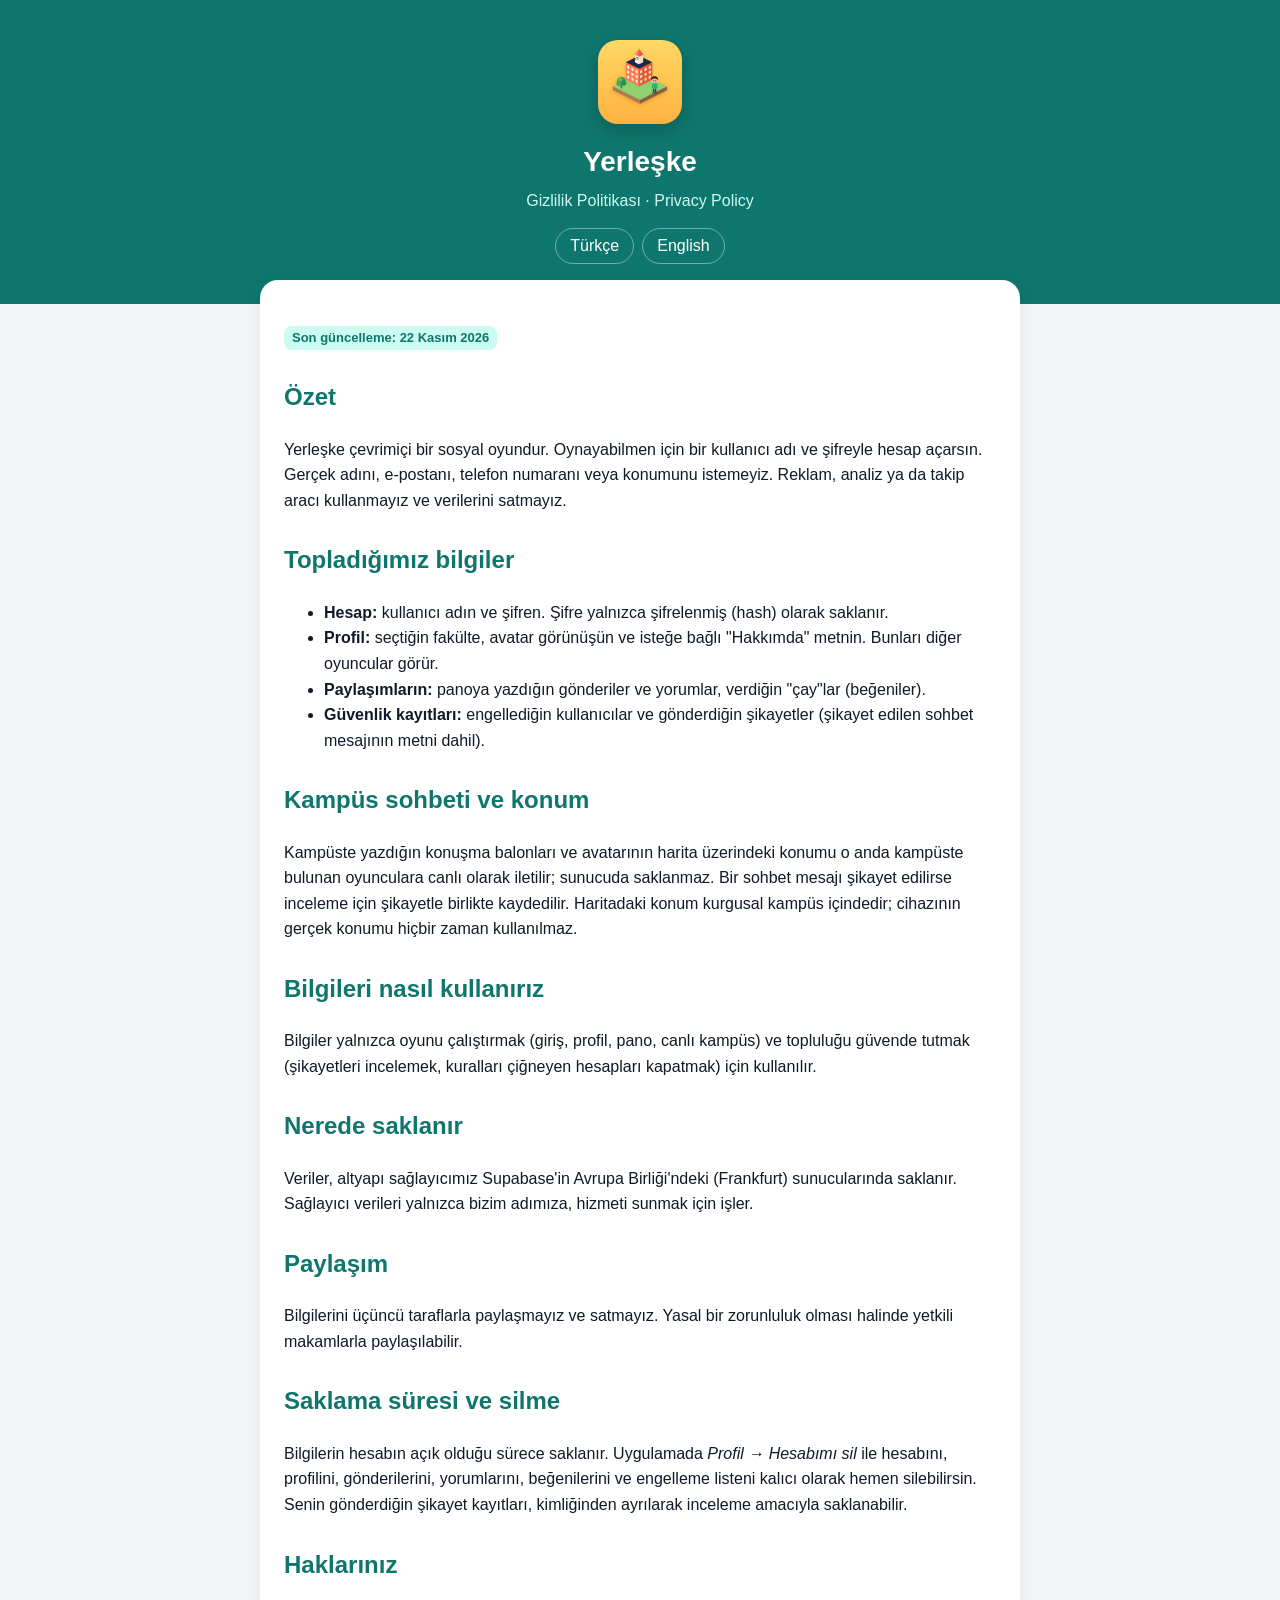
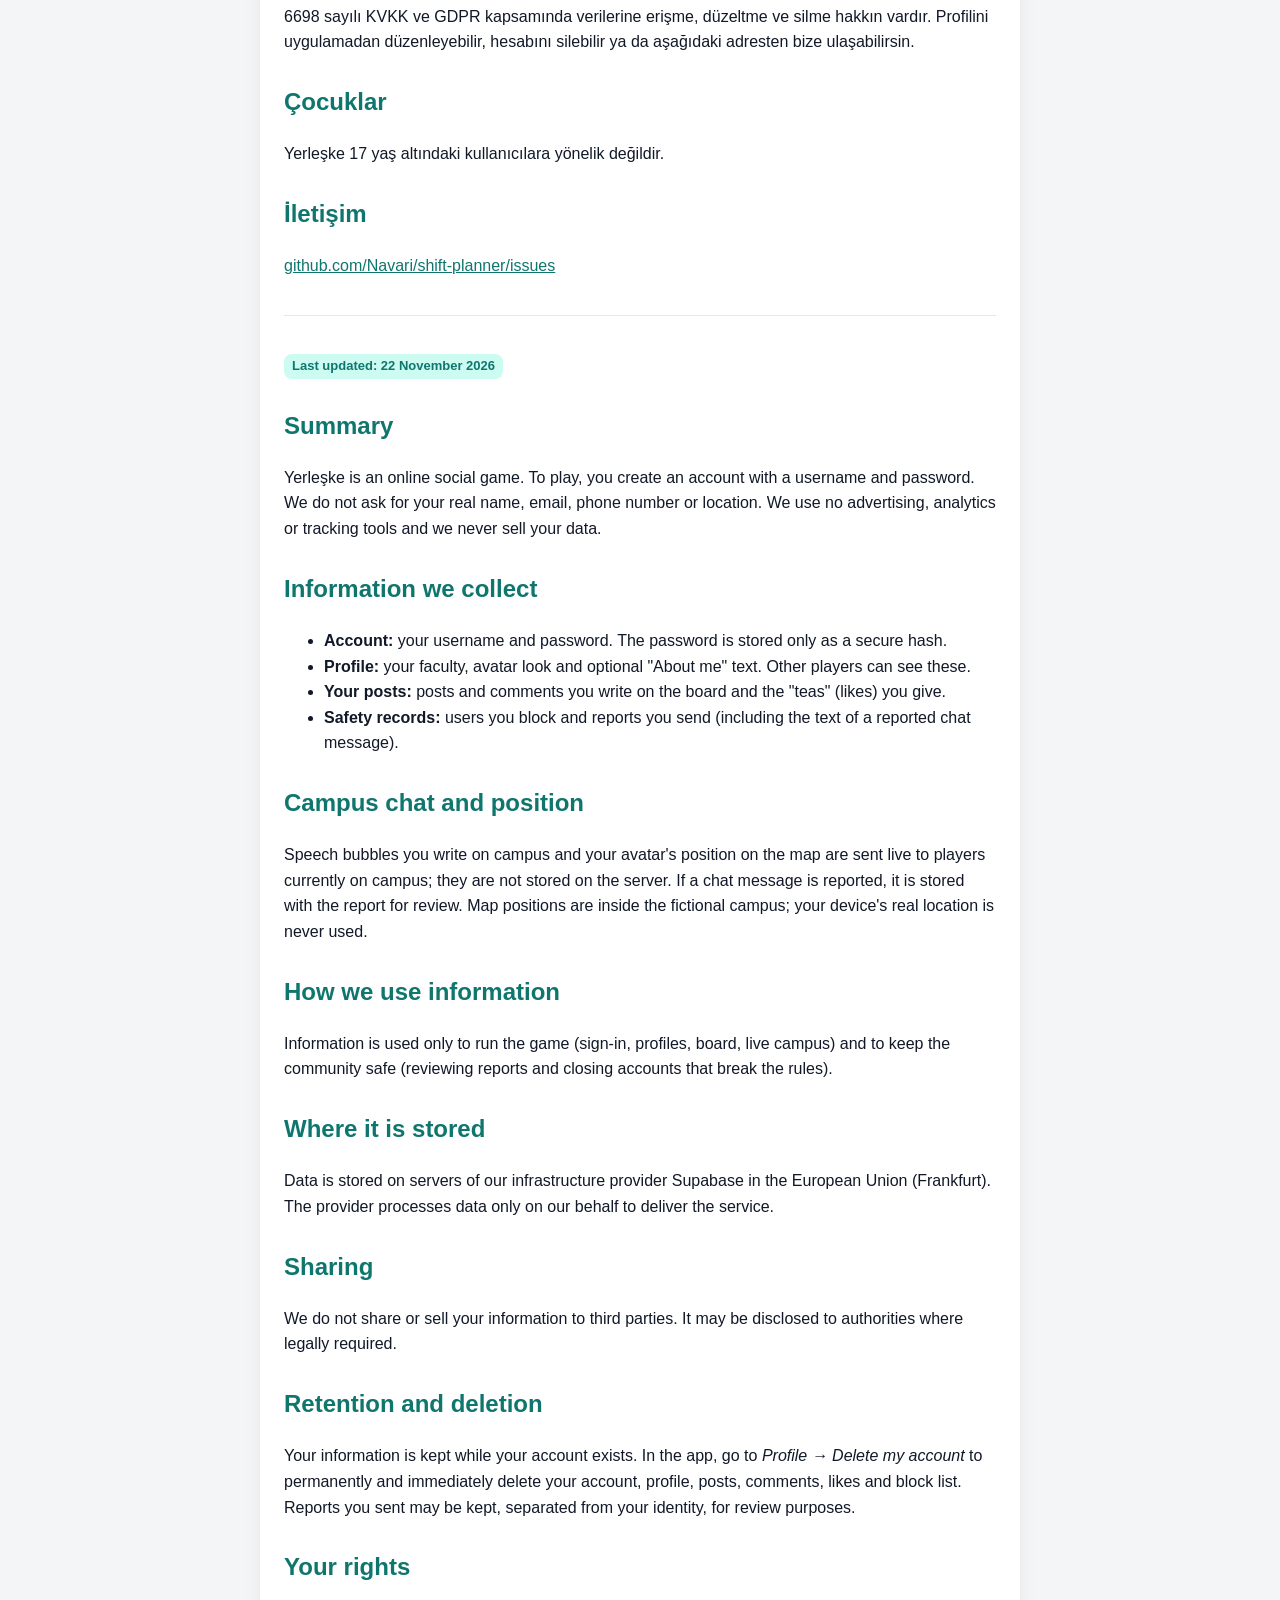
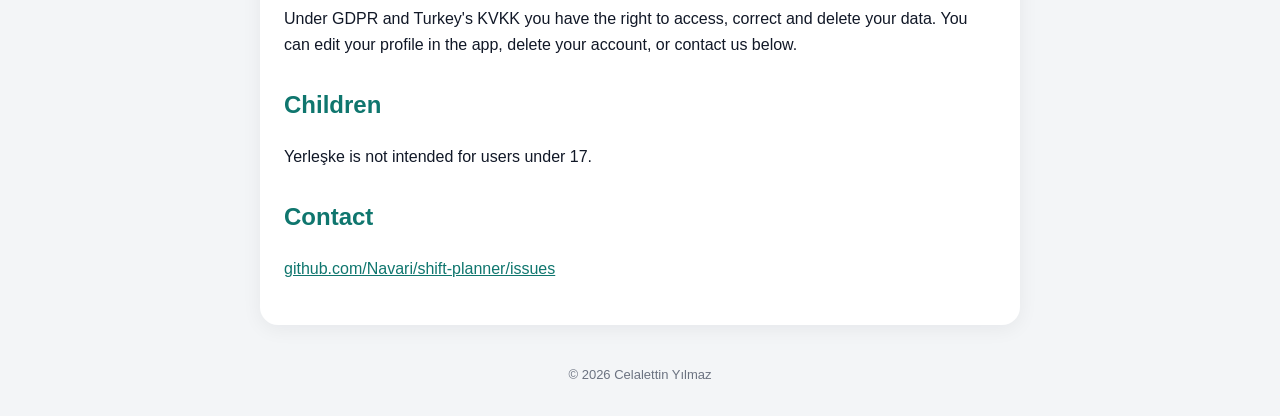
==== yerleske/privacy.html @ ce80adf8 "Add Yerleşke support, privacy and terms pages" ====
<!DOCTYPE html>
<html lang="tr"><head><meta charset="utf-8"><meta name="viewport" content="width=device-width,initial-scale=1">
<title>Yerleşke — Gizlilik Politikası / Privacy Policy</title><link rel="stylesheet" href="../style.css"></head>
<body>
<header><img src="icon.png" alt="" width="84" height="84" style="border-radius:20px;box-shadow:0 6px 18px rgba(0,0,0,.2)"><h1>Yerleşke</h1><p>Gizlilik Politikası · Privacy Policy</p>
<div class="lang"><a href="#tr">Türkçe</a><a href="#en">English</a></div></header>
<main>
<section id="tr">
<p><span class="badge">Son güncelleme: 22 Kasım 2026</span></p>
<h2>Özet</h2>
<p>Yerleşke çevrimiçi bir sosyal oyundur. Oynayabilmen için bir kullanıcı adı ve şifreyle hesap açarsın. Gerçek adını, e-postanı, telefon numaranı veya konumunu istemeyiz. Reklam, analiz ya da takip aracı kullanmayız ve verilerini satmayız.</p>
<h2>Topladığımız bilgiler</h2>
<ul>
<li><strong>Hesap:</strong> kullanıcı adın ve şifren. Şifre yalnızca şifrelenmiş (hash) olarak saklanır.</li>
<li><strong>Profil:</strong> seçtiğin fakülte, avatar görünüşün ve isteğe bağlı "Hakkımda" metnin. Bunları diğer oyuncular görür.</li>
<li><strong>Paylaşımların:</strong> panoya yazdığın gönderiler ve yorumlar, verdiğin "çay"lar (beğeniler).</li>
<li><strong>Güvenlik kayıtları:</strong> engellediğin kullanıcılar ve gönderdiğin şikayetler (şikayet edilen sohbet mesajının metni dahil).</li>
</ul>
<h2>Kampüs sohbeti ve konum</h2>
<p>Kampüste yazdığın konuşma balonları ve avatarının harita üzerindeki konumu o anda kampüste bulunan oyunculara canlı olarak iletilir; sunucuda saklanmaz. Bir sohbet mesajı şikayet edilirse inceleme için şikayetle birlikte kaydedilir. Haritadaki konum kurgusal kampüs içindedir; cihazının gerçek konumu hiçbir zaman kullanılmaz.</p>
<h2>Bilgileri nasıl kullanırız</h2>
<p>Bilgiler yalnızca oyunu çalıştırmak (giriş, profil, pano, canlı kampüs) ve topluluğu güvende tutmak (şikayetleri incelemek, kuralları çiğneyen hesapları kapatmak) için kullanılır.</p>
<h2>Nerede saklanır</h2>
<p>Veriler, altyapı sağlayıcımız Supabase'in Avrupa Birliği'ndeki (Frankfurt) sunucularında saklanır. Sağlayıcı verileri yalnızca bizim adımıza, hizmeti sunmak için işler.</p>
<h2>Paylaşım</h2>
<p>Bilgilerini üçüncü taraflarla paylaşmayız ve satmayız. Yasal bir zorunluluk olması halinde yetkili makamlarla paylaşılabilir.</p>
<h2>Saklama süresi ve silme</h2>
<p>Bilgilerin hesabın açık olduğu sürece saklanır. Uygulamada <em>Profil → Hesabımı sil</em> ile hesabını, profilini, gönderilerini, yorumlarını, beğenilerini ve engelleme listeni kalıcı olarak hemen silebilirsin. Senin gönderdiğin şikayet kayıtları, kimliğinden ayrılarak inceleme amacıyla saklanabilir.</p>
<h2>Haklarınız</h2>
<p>6698 sayılı KVKK ve GDPR kapsamında verilerine erişme, düzeltme ve silme hakkın vardır. Profilini uygulamadan düzenleyebilir, hesabını silebilir ya da aşağıdaki adresten bize ulaşabilirsin.</p>
<h2>Çocuklar</h2>
<p>Yerleşke 17 yaş altındaki kullanıcılara yönelik değildir.</p>
<h2>İletişim</h2>
<p><a href="https://github.com/Navari/shift-planner/issues">github.com/Navari/shift-planner/issues</a></p>
</section>
<hr style="margin:36px 0;border:none;border-top:1px solid #e5e7eb">
<section id="en" lang="en">
<p><span class="badge">Last updated: 22 November 2026</span></p>
<h2>Summary</h2>
<p>Yerleşke is an online social game. To play, you create an account with a username and password. We do not ask for your real name, email, phone number or location. We use no advertising, analytics or tracking tools and we never sell your data.</p>
<h2>Information we collect</h2>
<ul>
<li><strong>Account:</strong> your username and password. The password is stored only as a secure hash.</li>
<li><strong>Profile:</strong> your faculty, avatar look and optional "About me" text. Other players can see these.</li>
<li><strong>Your posts:</strong> posts and comments you write on the board and the "teas" (likes) you give.</li>
<li><strong>Safety records:</strong> users you block and reports you send (including the text of a reported chat message).</li>
</ul>
<h2>Campus chat and position</h2>
<p>Speech bubbles you write on campus and your avatar's position on the map are sent live to players currently on campus; they are not stored on the server. If a chat message is reported, it is stored with the report for review. Map positions are inside the fictional campus; your device's real location is never used.</p>
<h2>How we use information</h2>
<p>Information is used only to run the game (sign-in, profiles, board, live campus) and to keep the community safe (reviewing reports and closing accounts that break the rules).</p>
<h2>Where it is stored</h2>
<p>Data is stored on servers of our infrastructure provider Supabase in the European Union (Frankfurt). The provider processes data only on our behalf to deliver the service.</p>
<h2>Sharing</h2>
<p>We do not share or sell your information to third parties. It may be disclosed to authorities where legally required.</p>
<h2>Retention and deletion</h2>
<p>Your information is kept while your account exists. In the app, go to <em>Profile → Delete my account</em> to permanently and immediately delete your account, profile, posts, comments, likes and block list. Reports you sent may be kept, separated from your identity, for review purposes.</p>
<h2>Your rights</h2>
<p>Under GDPR and Turkey's KVKK you have the right to access, correct and delete your data. You can edit your profile in the app, delete your account, or contact us below.</p>
<h2>Children</h2>
<p>Yerleşke is not intended for users under 17.</p>
<h2>Contact</h2>
<p><a href="https://github.com/Navari/shift-planner/issues">github.com/Navari/shift-planner/issues</a></p>
</section>
</main>
<footer>© 2026 Celalettin Yılmaz</footer>
</body></html>
---- style.css ----
:root{--p:#0f766e;--t:#111827;--m:#6b7280;--bg:#f3f5f7}
*{box-sizing:border-box}body{margin:0;font-family:-apple-system,BlinkMacSystemFont,"Segoe UI",Roboto,sans-serif;background:var(--bg);color:var(--t);line-height:1.6}
header{background:var(--p);color:#fff;padding:40px 20px;text-align:center}
header h1{margin:8px 0 4px;font-size:28px}header p{margin:0;color:#ccfbf1}
main{max-width:760px;margin:-24px auto 40px;background:#fff;border-radius:18px;padding:28px 24px;box-shadow:0 4px 20px rgba(15,23,42,.06)}
h2{color:var(--p);margin-top:28px}.lang{display:flex;gap:8px;justify-content:center;margin-top:14px}
.lang a{color:#fff;border:1px solid #fff6;border-radius:999px;padding:4px 14px;text-decoration:none}
a{color:var(--p)}footer{text-align:center;color:var(--m);font-size:13px;margin-bottom:30px}
.badge{display:inline-block;background:#ccfbf1;color:var(--p);border-radius:8px;padding:2px 8px;font-weight:600;font-size:13px}
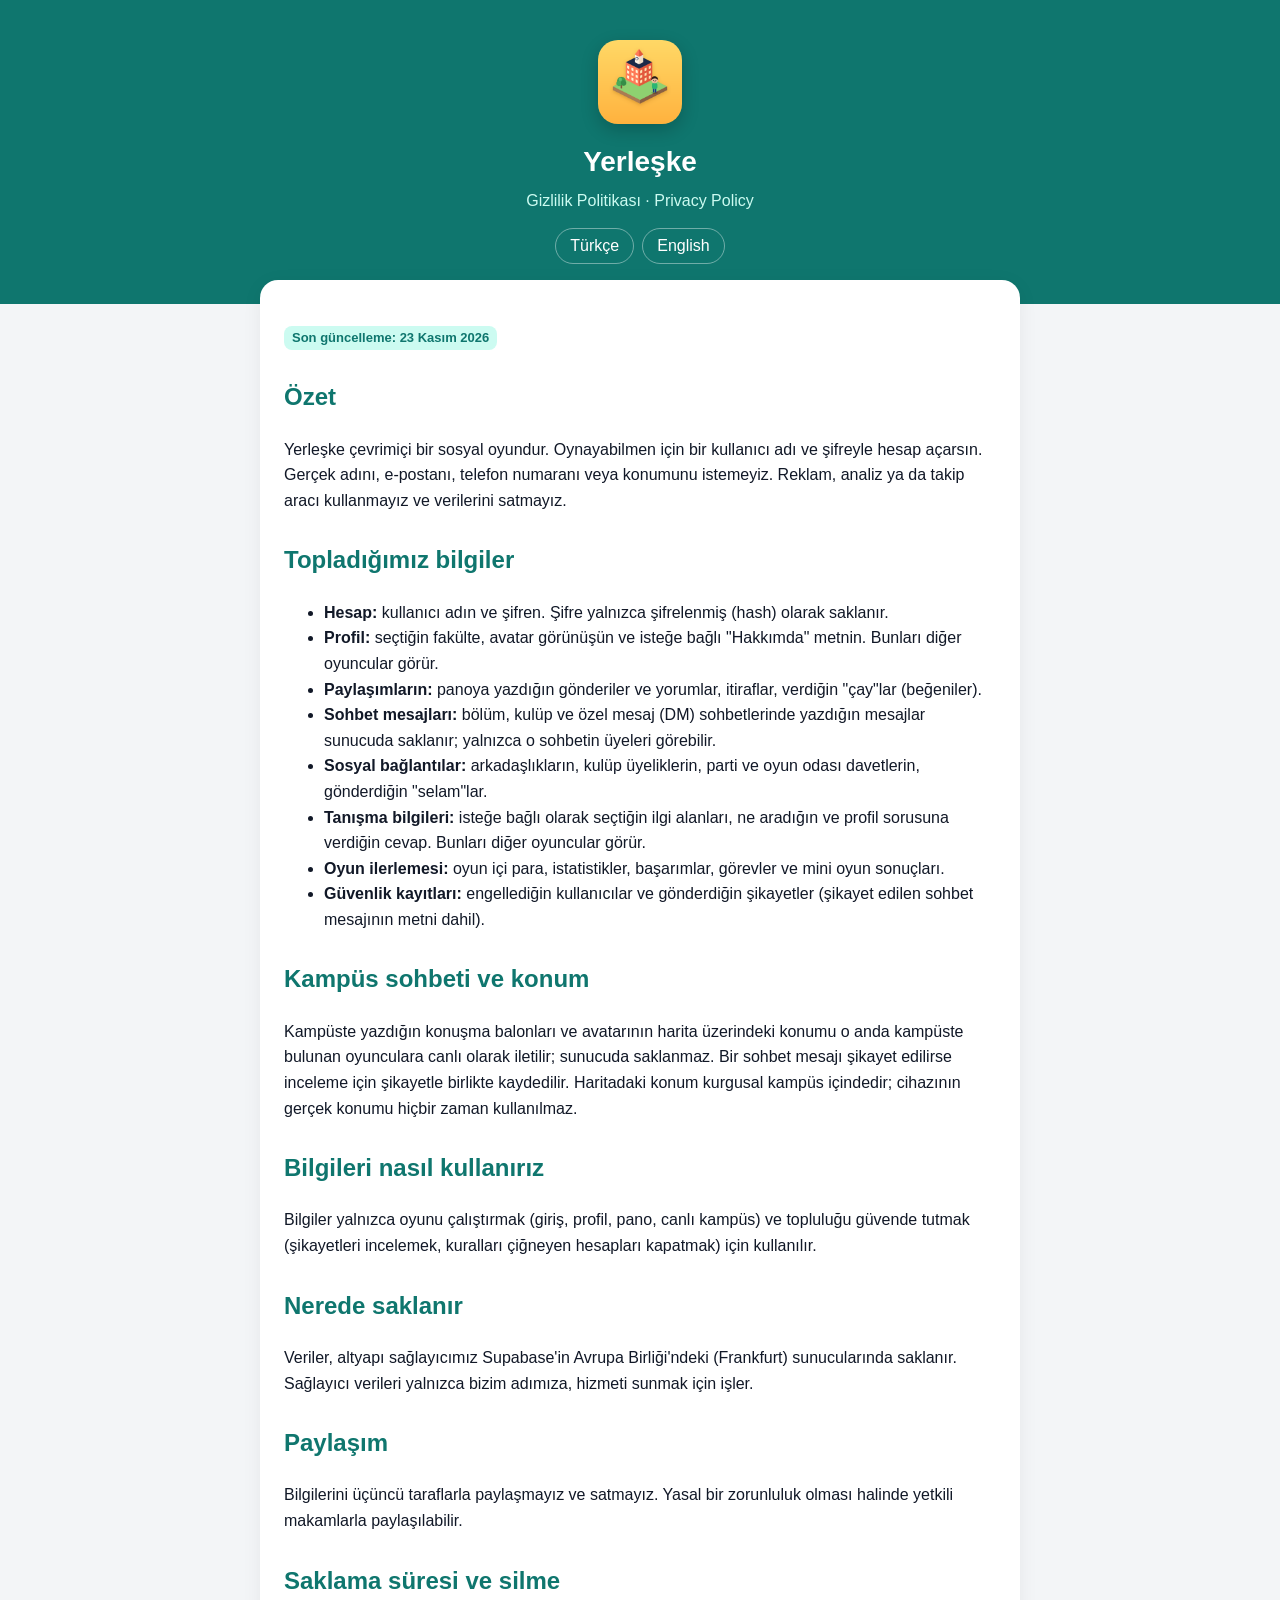
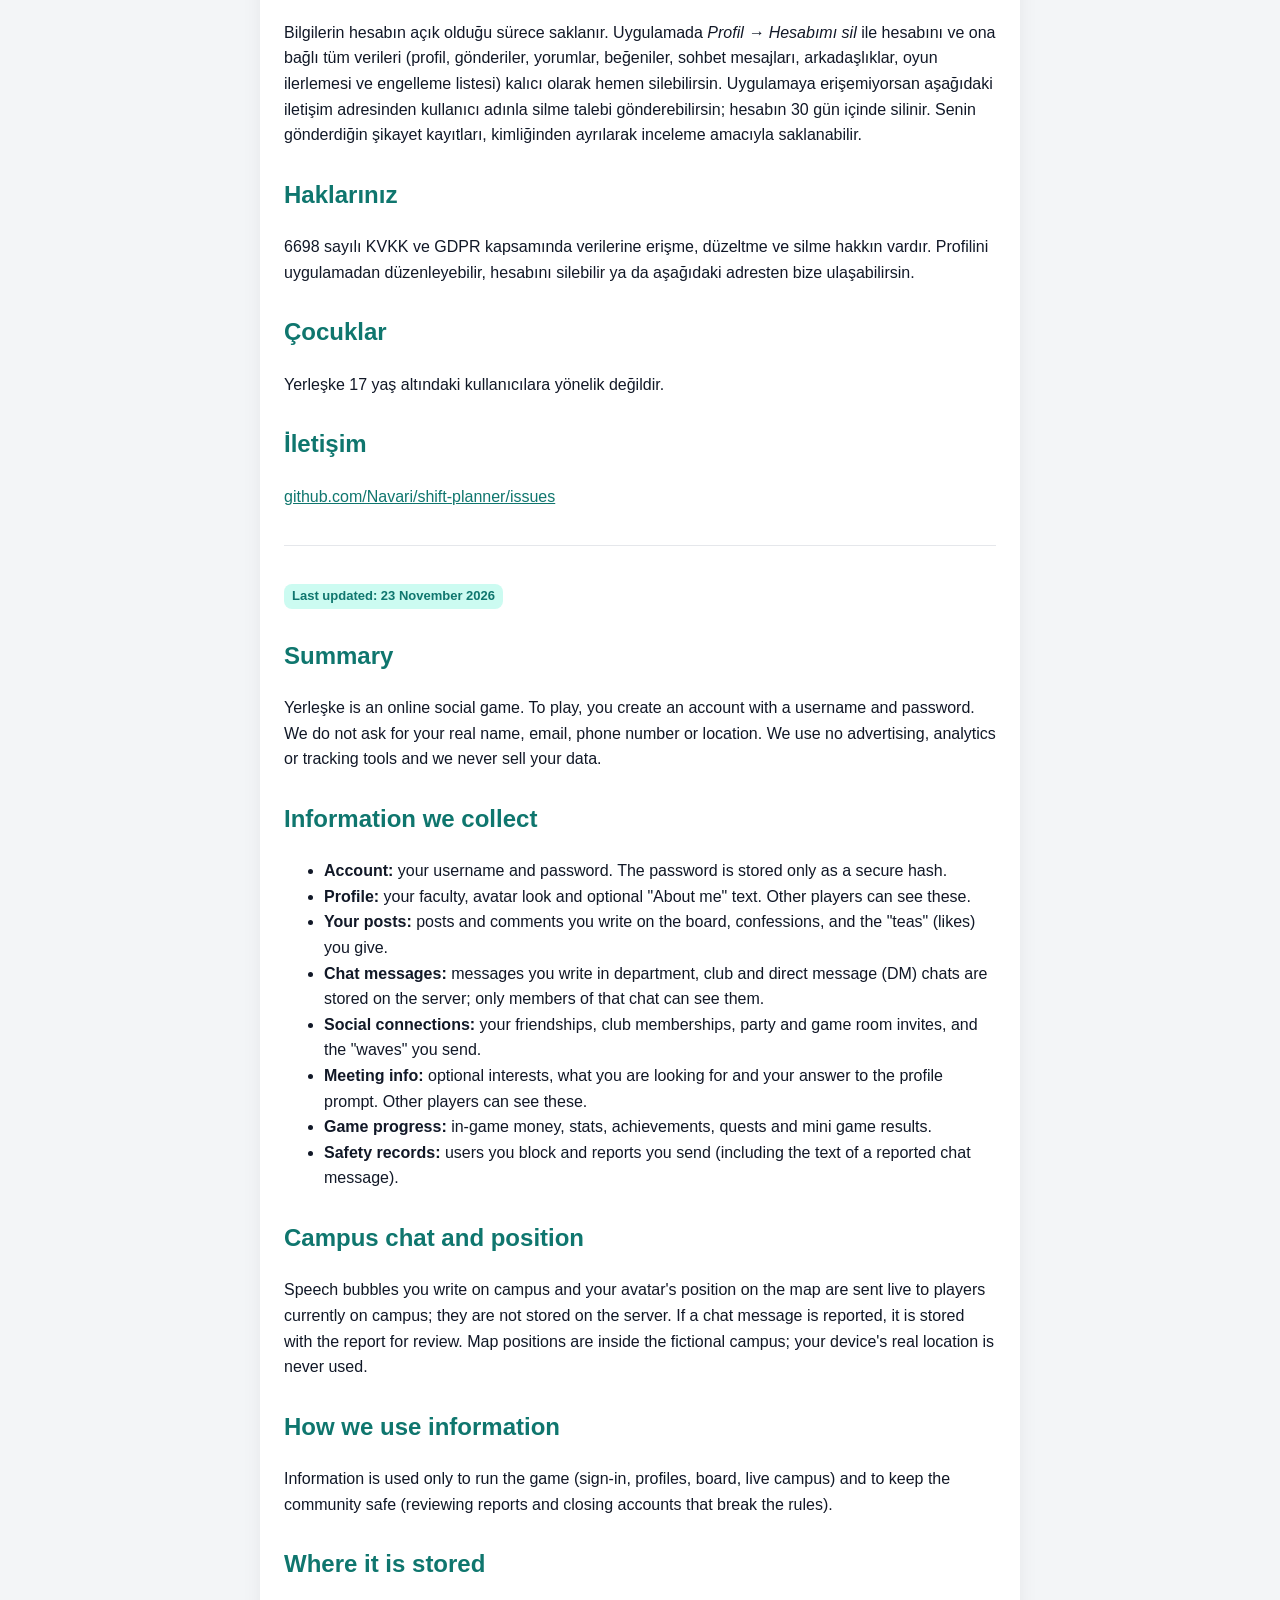
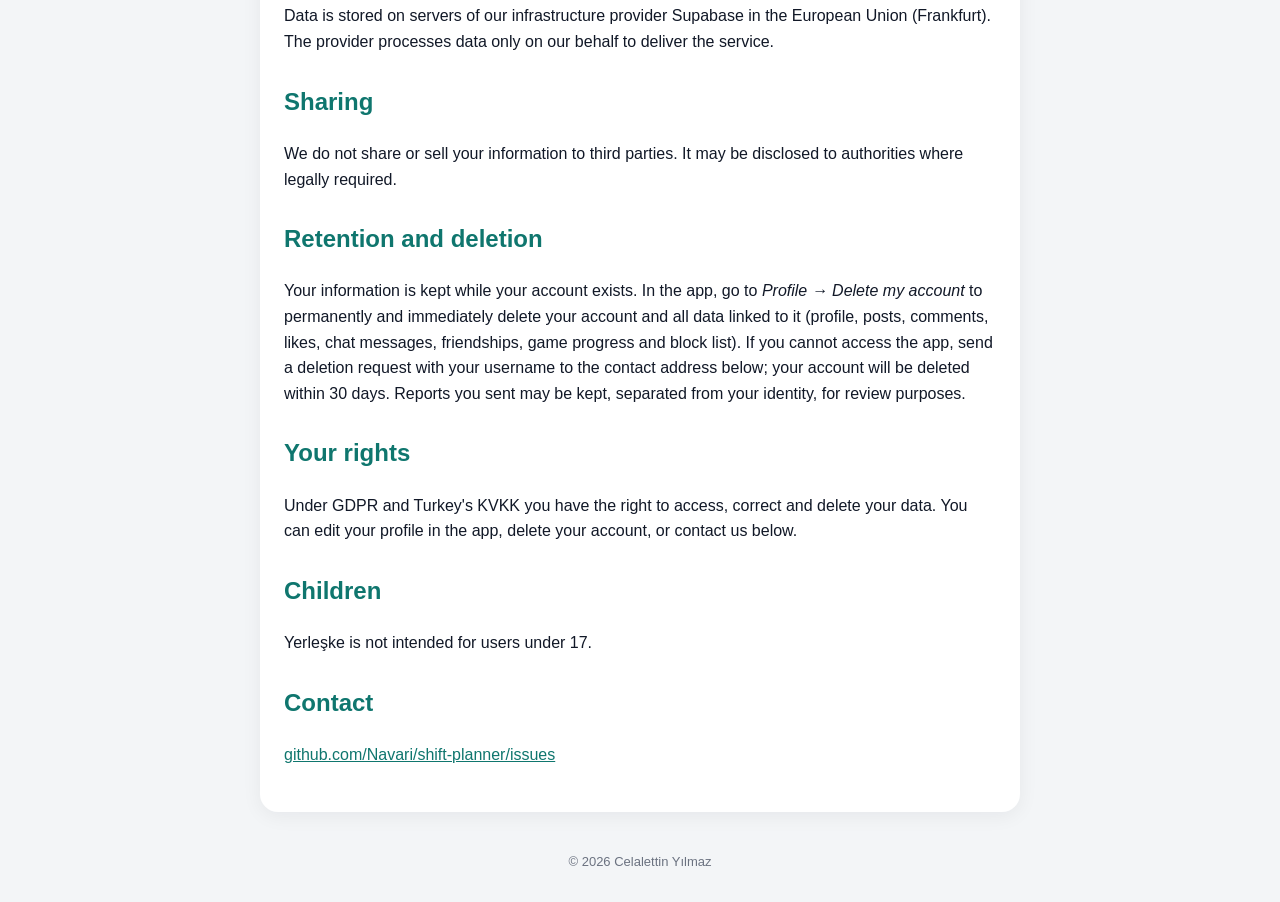
==== commit ad9f2ca2: "Update Yerleşke privacy policy: chats, social features, game progress and deletion" ====
--- a/yerleske/privacy.html
+++ b/yerleske/privacy.html
@@ -6,14 +6,18 @@
 <div class="lang"><a href="#tr">Türkçe</a><a href="#en">English</a></div></header>
 <main>
 <section id="tr">
-<p><span class="badge">Son güncelleme: 22 Kasım 2026</span></p>
+<p><span class="badge">Son güncelleme: 23 Kasım 2026</span></p>
 <h2>Özet</h2>
 <p>Yerleşke çevrimiçi bir sosyal oyundur. Oynayabilmen için bir kullanıcı adı ve şifreyle hesap açarsın. Gerçek adını, e-postanı, telefon numaranı veya konumunu istemeyiz. Reklam, analiz ya da takip aracı kullanmayız ve verilerini satmayız.</p>
 <h2>Topladığımız bilgiler</h2>
 <ul>
 <li><strong>Hesap:</strong> kullanıcı adın ve şifren. Şifre yalnızca şifrelenmiş (hash) olarak saklanır.</li>
 <li><strong>Profil:</strong> seçtiğin fakülte, avatar görünüşün ve isteğe bağlı "Hakkımda" metnin. Bunları diğer oyuncular görür.</li>
-<li><strong>Paylaşımların:</strong> panoya yazdığın gönderiler ve yorumlar, verdiğin "çay"lar (beğeniler).</li>
+<li><strong>Paylaşımların:</strong> panoya yazdığın gönderiler ve yorumlar, itiraflar, verdiğin "çay"lar (beğeniler).</li>
+<li><strong>Sohbet mesajları:</strong> bölüm, kulüp ve özel mesaj (DM) sohbetlerinde yazdığın mesajlar sunucuda saklanır; yalnızca o sohbetin üyeleri görebilir.</li>
+<li><strong>Sosyal bağlantılar:</strong> arkadaşlıkların, kulüp üyeliklerin, parti ve oyun odası davetlerin, gönderdiğin "selam"lar.</li>
+<li><strong>Tanışma bilgileri:</strong> isteğe bağlı olarak seçtiğin ilgi alanları, ne aradığın ve profil sorusuna verdiğin cevap. Bunları diğer oyuncular görür.</li>
+<li><strong>Oyun ilerlemesi:</strong> oyun içi para, istatistikler, başarımlar, görevler ve mini oyun sonuçları.</li>
 <li><strong>Güvenlik kayıtları:</strong> engellediğin kullanıcılar ve gönderdiğin şikayetler (şikayet edilen sohbet mesajının metni dahil).</li>
 </ul>
 <h2>Kampüs sohbeti ve konum</h2>
@@ -24,8 +28,8 @@
 <p>Veriler, altyapı sağlayıcımız Supabase'in Avrupa Birliği'ndeki (Frankfurt) sunucularında saklanır. Sağlayıcı verileri yalnızca bizim adımıza, hizmeti sunmak için işler.</p>
 <h2>Paylaşım</h2>
 <p>Bilgilerini üçüncü taraflarla paylaşmayız ve satmayız. Yasal bir zorunluluk olması halinde yetkili makamlarla paylaşılabilir.</p>
-<h2>Saklama süresi ve silme</h2>
-<p>Bilgilerin hesabın açık olduğu sürece saklanır. Uygulamada <em>Profil → Hesabımı sil</em> ile hesabını, profilini, gönderilerini, yorumlarını, beğenilerini ve engelleme listeni kalıcı olarak hemen silebilirsin. Senin gönderdiğin şikayet kayıtları, kimliğinden ayrılarak inceleme amacıyla saklanabilir.</p>
+<h2 id="silme">Saklama süresi ve silme</h2>
+<p>Bilgilerin hesabın açık olduğu sürece saklanır. Uygulamada <em>Profil → Hesabımı sil</em> ile hesabını ve ona bağlı tüm verileri (profil, gönderiler, yorumlar, beğeniler, sohbet mesajları, arkadaşlıklar, oyun ilerlemesi ve engelleme listesi) kalıcı olarak hemen silebilirsin. Uygulamaya erişemiyorsan aşağıdaki iletişim adresinden kullanıcı adınla silme talebi gönderebilirsin; hesabın 30 gün içinde silinir. Senin gönderdiğin şikayet kayıtları, kimliğinden ayrılarak inceleme amacıyla saklanabilir.</p>
 <h2>Haklarınız</h2>
 <p>6698 sayılı KVKK ve GDPR kapsamında verilerine erişme, düzeltme ve silme hakkın vardır. Profilini uygulamadan düzenleyebilir, hesabını silebilir ya da aşağıdaki adresten bize ulaşabilirsin.</p>
 <h2>Çocuklar</h2>
@@ -35,14 +39,18 @@
 </section>
 <hr style="margin:36px 0;border:none;border-top:1px solid #e5e7eb">
 <section id="en" lang="en">
-<p><span class="badge">Last updated: 22 November 2026</span></p>
+<p><span class="badge">Last updated: 23 November 2026</span></p>
 <h2>Summary</h2>
 <p>Yerleşke is an online social game. To play, you create an account with a username and password. We do not ask for your real name, email, phone number or location. We use no advertising, analytics or tracking tools and we never sell your data.</p>
 <h2>Information we collect</h2>
 <ul>
 <li><strong>Account:</strong> your username and password. The password is stored only as a secure hash.</li>
 <li><strong>Profile:</strong> your faculty, avatar look and optional "About me" text. Other players can see these.</li>
-<li><strong>Your posts:</strong> posts and comments you write on the board and the "teas" (likes) you give.</li>
+<li><strong>Your posts:</strong> posts and comments you write on the board, confessions, and the "teas" (likes) you give.</li>
+<li><strong>Chat messages:</strong> messages you write in department, club and direct message (DM) chats are stored on the server; only members of that chat can see them.</li>
+<li><strong>Social connections:</strong> your friendships, club memberships, party and game room invites, and the "waves" you send.</li>
+<li><strong>Meeting info:</strong> optional interests, what you are looking for and your answer to the profile prompt. Other players can see these.</li>
+<li><strong>Game progress:</strong> in-game money, stats, achievements, quests and mini game results.</li>
 <li><strong>Safety records:</strong> users you block and reports you send (including the text of a reported chat message).</li>
 </ul>
 <h2>Campus chat and position</h2>
@@ -53,8 +61,8 @@
 <p>Data is stored on servers of our infrastructure provider Supabase in the European Union (Frankfurt). The provider processes data only on our behalf to deliver the service.</p>
 <h2>Sharing</h2>
 <p>We do not share or sell your information to third parties. It may be disclosed to authorities where legally required.</p>
-<h2>Retention and deletion</h2>
-<p>Your information is kept while your account exists. In the app, go to <em>Profile → Delete my account</em> to permanently and immediately delete your account, profile, posts, comments, likes and block list. Reports you sent may be kept, separated from your identity, for review purposes.</p>
+<h2 id="delete">Retention and deletion</h2>
+<p>Your information is kept while your account exists. In the app, go to <em>Profile → Delete my account</em> to permanently and immediately delete your account and all data linked to it (profile, posts, comments, likes, chat messages, friendships, game progress and block list). If you cannot access the app, send a deletion request with your username to the contact address below; your account will be deleted within 30 days. Reports you sent may be kept, separated from your identity, for review purposes.</p>
 <h2>Your rights</h2>
 <p>Under GDPR and Turkey's KVKK you have the right to access, correct and delete your data. You can edit your profile in the app, delete your account, or contact us below.</p>
 <h2>Children</h2>
